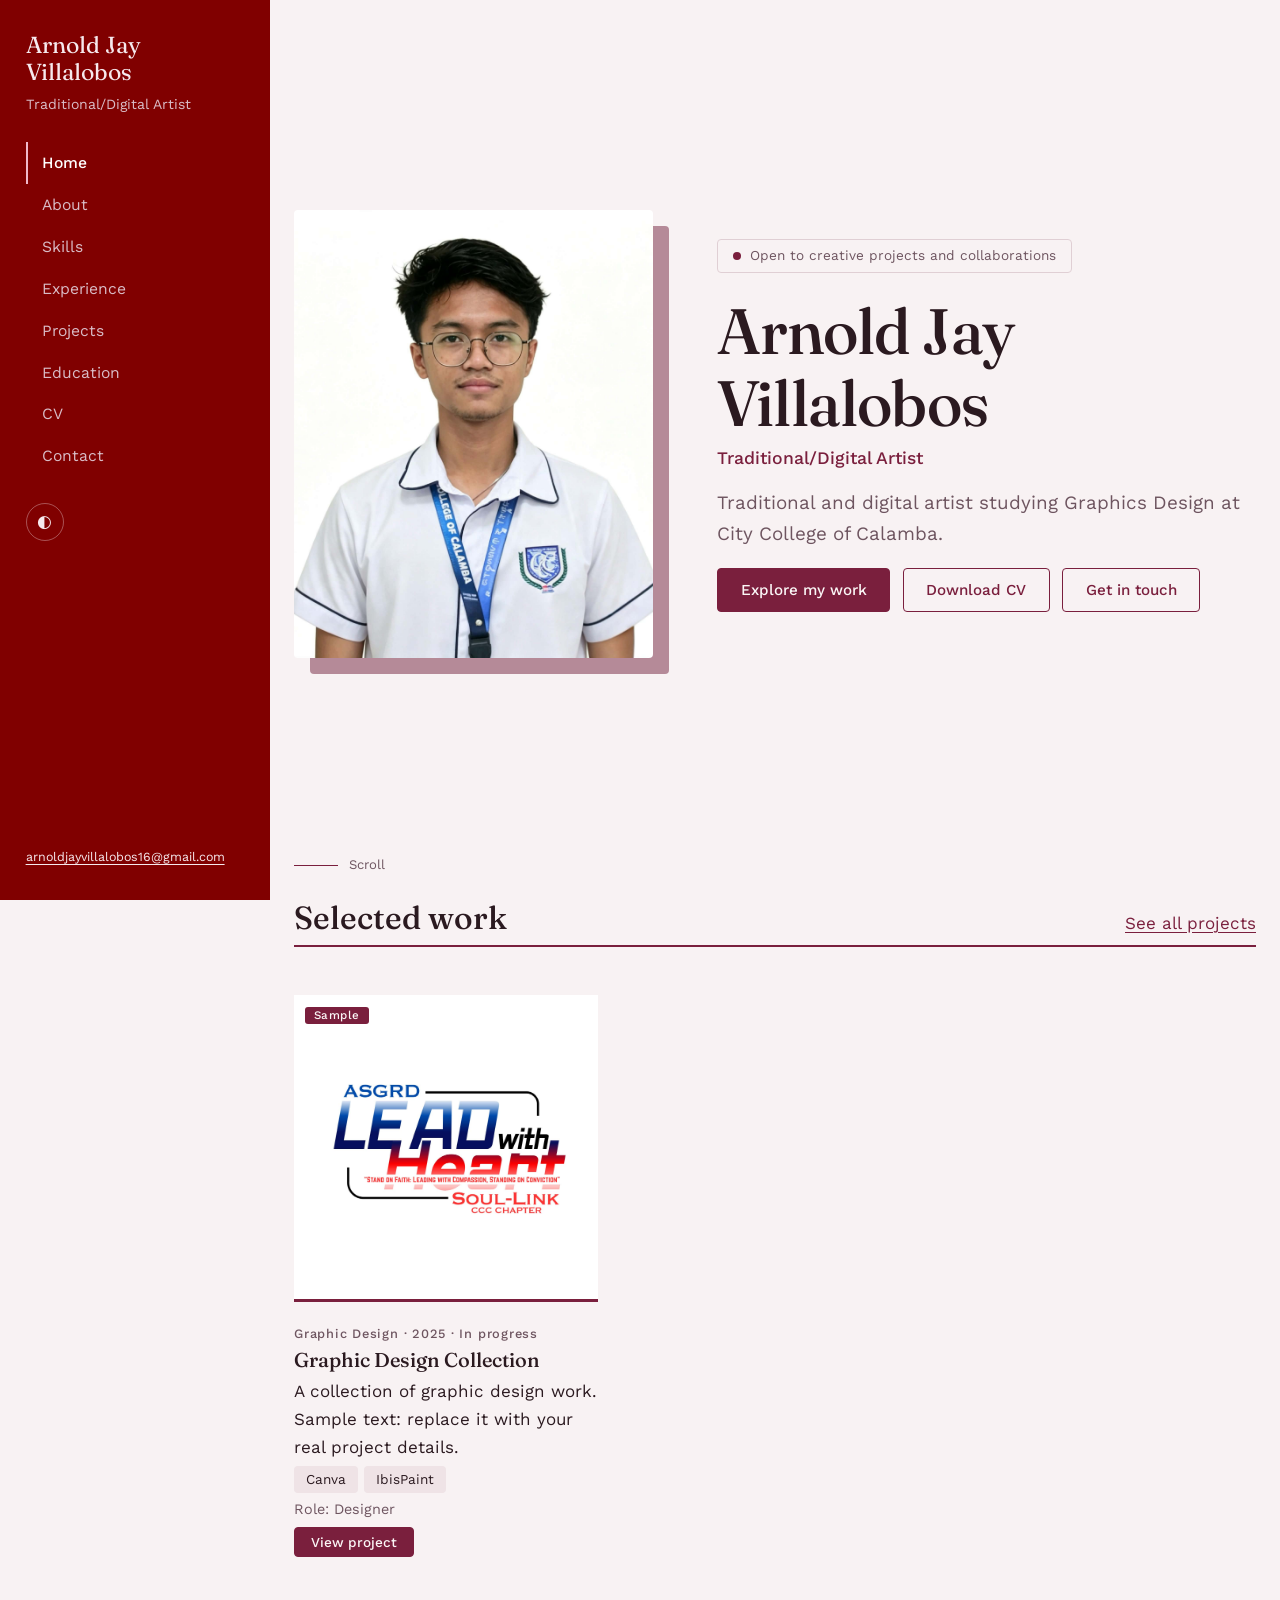
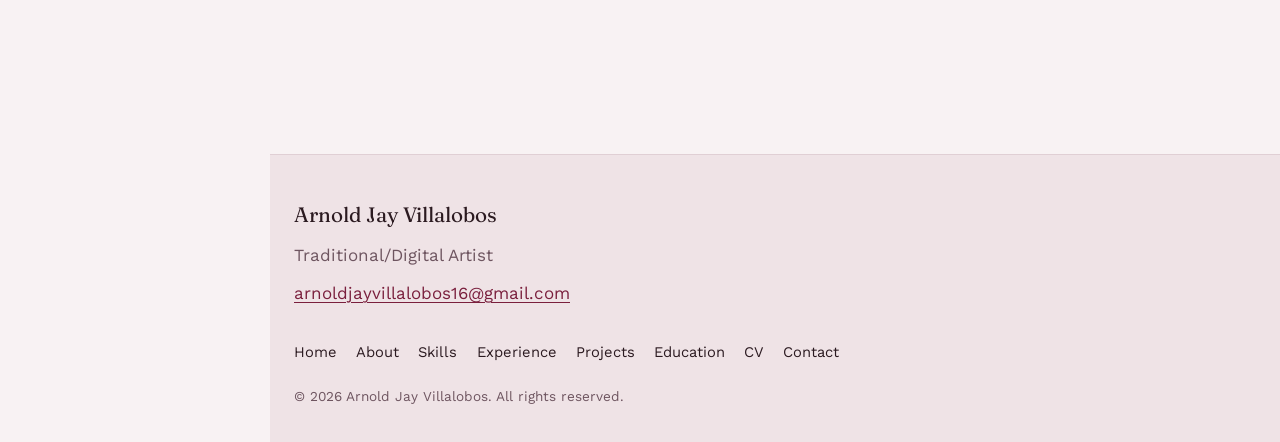
==== index.html @ 2e3fa584 "Add files via upload" ====
<!DOCTYPE html>
<html lang="en"><head><meta charset="utf-8"><meta name="viewport" content="width=device-width,initial-scale=1">
<title>Arnold Jay Villalobos | Traditional/Digital Artist</title><meta name="description" content="Traditional and digital artist studying Graphics Design at City College of Calamba.">
<link rel="canonical" href="https://YOUR-USERNAME.github.io/YOUR-REPO/"><meta property="og:type" content="website"><meta property="og:title" content="Arnold Jay Villalobos | Traditional/Digital Artist">
<meta property="og:description" content="Traditional and digital artist studying Graphics Design at City College of Calamba."><meta property="og:url" content="https://YOUR-USERNAME.github.io/YOUR-REPO/"><meta property="og:image" content="https://YOUR-USERNAME.github.io/YOUR-REPO/assets/images/og-image.jpg">
<meta name="twitter:card" content="summary_large_image">
<script>try{document.documentElement.dataset.theme=localStorage.getItem("theme")||"light"}catch(e){}</script>
<link rel="preconnect" href="https://fonts.googleapis.com"><link rel="preconnect" href="https://fonts.gstatic.com" crossorigin>
<link href="https://fonts.googleapis.com/css2?family=Fraunces:opsz,wght@9..144,400;9..144,600&family=Work+Sans:wght@400;500;700&display=swap" rel="stylesheet">
<link rel="stylesheet" href="assets/css/style.css"><link rel="icon" href="assets/images/favicon.svg"></head>
<body data-page="home" data-depth="0"><div id="app"></div><noscript><p style="padding:2rem">This portfolio needs JavaScript turned on.</p></noscript>
<script src="data/site.js"></script><script src="assets/js/main.js"></script></body></html>
---- assets/css/style.css ----
:root{--bg:#F8F2F3;--bg2:#EFE3E6;--text:#2B1A20;--muted:#6E5560;--accent:#7A1F3D;--soft:#B58A98;--line:#E0CFD4;--side:#800000;--sidetext:#F6E9ED;--sidemuted:#D9BCC6;--onaccent:#FBF6F6;--shadow:0 1px 2px rgba(43,26,32,.06),0 10px 28px rgba(43,26,32,.08);--serif:"Fraunces",Georgia,serif;--sans:"Work Sans",system-ui,sans-serif}
[data-theme=dark]{--bg:#1B0F14;--bg2:#26151C;--text:#F3E6EA;--muted:#C2A9B2;--accent:#E394AB;--soft:#8C5668;--line:#3D2530;--side:#12080C;--onaccent:#1B0F14;--shadow:0 10px 28px rgba(0,0,0,.4)}
*{box-sizing:border-box}html{scroll-behavior:smooth}
body{margin:0;background:var(--bg);color:var(--text);font:400 1.0625rem/1.65 var(--sans);transition:background .3s,color .3s}
h1,h2,h3{font-family:var(--serif);font-weight:500;line-height:1.12;margin:0 0 .5em}
h1{font-size:clamp(2.3rem,5vw,4.2rem);letter-spacing:-.015em}h2{font-size:clamp(1.5rem,2.6vw,2rem);margin-top:1.6em}h3{font-size:1.25rem}
a{color:var(--accent);text-underline-offset:3px}a:hover{color:var(--text)}
:focus-visible{outline:3px solid var(--accent);outline-offset:3px;border-radius:4px}
img{max-width:100%;height:auto;display:block}
.wrap{width:min(1040px,100% - 3rem);margin-inline:auto}.sr{position:absolute;left:-9999px}
.skip{position:absolute;left:-9999px;background:var(--accent);color:var(--onaccent);padding:.6rem 1rem;z-index:99}.skip:focus{left:1rem;top:1rem}
.muted{color:var(--muted)}.small{font-size:.85rem}
.meta{font-size:.8rem;letter-spacing:.06em;color:var(--muted);margin:0 0 .5rem;font-weight:500}
.lede{font-size:1.18rem;max-width:52ch;color:var(--muted)}

/* Layout: fixed sidebar + content column */
.shell{display:grid;grid-template-columns:270px minmax(0,1fr);min-height:100vh}
.side{position:sticky;top:0;height:100vh;background:var(--side);color:var(--sidetext);display:flex;flex-direction:column;padding:2rem 1.6rem;gap:1.6rem;overflow-y:auto}
.side a{color:var(--sidetext)}.side :focus-visible{outline-color:#F0B8C9}
.logo{font-family:var(--serif);font-size:1.45rem;line-height:1.15;text-decoration:none;display:block}
.stitle{margin:.5rem 0 0;font-size:.88rem;color:var(--sidemuted)}
.side nav ul{list-style:none;margin:0;padding:0;display:flex;flex-direction:column}
.side nav a{display:block;text-decoration:none;padding:.5rem 0 .5rem .9rem;border-left:2px solid transparent;color:var(--sidemuted);font-size:.98rem}
.side nav a:hover{color:#fff;border-color:var(--soft)}.side nav a[aria-current]{color:#fff;border-color:#F0B8C9;font-weight:500}
.sidebot{margin-top:auto;font-size:.78rem}.sidebot .soc{margin:0 0 .6rem}
.tools{display:flex;gap:.5rem;order:3}.side nav{order:2}.sidetop{order:1}.sidebot{order:4}
#theme,#burger{background:none;border:1px solid rgba(246,233,237,.35);color:var(--sidetext);border-radius:50%;width:2.4rem;height:2.4rem;cursor:pointer;font-size:1.05rem}
#theme:hover,#burger:hover{border-color:#F0B8C9}#burger{display:none;flex-direction:column;justify-content:center;align-items:center;gap:5px}
#burger span{width:16px;height:2px;background:var(--sidetext)}
.btn{display:inline-block;background:var(--accent);color:var(--onaccent);padding:.75rem 1.4rem;border:1px solid var(--accent);border-radius:4px;text-decoration:none;font:500 .95rem var(--sans);cursor:pointer;transition:background .2s,color .2s}
.btn:hover{background:var(--text);border-color:var(--text);color:var(--bg)}
.btn.ghost{background:transparent;color:var(--accent)}.btn.ghost:hover{background:var(--accent);border-color:var(--accent);color:var(--onaccent)}.btn.small{padding:.4rem 1rem;font-size:.85rem}
.cta,.clinks{display:flex;flex-wrap:wrap;gap:.8rem;align-items:center}

/* Home */
.hero{display:grid;grid-template-columns:minmax(0,.8fr) minmax(0,1.2fr);gap:4rem;align-items:center;min-height:100vh;padding:3rem 0 5rem;position:relative}
.portrait{margin:0}.portrait img{width:100%;aspect-ratio:4/5;object-fit:cover;border-radius:4px;box-shadow:16px 16px 0 var(--soft);background:var(--bg2);animation:rise .9s ease both}
@keyframes rise{from{opacity:0;transform:translateY(20px)}}
.portrait figcaption{font-size:.78rem;color:var(--muted);margin-top:1.4rem}
.hero h1{margin-bottom:.15em}.htitle{font:500 1.1rem var(--sans);color:var(--accent);margin:0 0 1.2rem}
.tag{font-family:var(--serif);font-size:1.6rem;margin:0 0 .8rem;line-height:1.25}
.pill{display:inline-flex;gap:.6rem;align-items:center;border:1px solid var(--line);border-radius:4px;padding:.3rem .9rem;font-size:.85rem;color:var(--muted);margin:0 0 1.4rem}
.pill i{width:8px;height:8px;border-radius:50%;background:var(--accent);animation:pulse 2.4s infinite}@keyframes pulse{50%{opacity:.3}}
.scroll{position:absolute;bottom:1.5rem;left:0;display:flex;align-items:center;gap:.7rem;font-size:.82rem;color:var(--muted);text-decoration:none}.scroll span{width:44px;height:1px;background:var(--accent)}
.selected{padding-bottom:5rem}.selhead{display:flex;justify-content:space-between;align-items:baseline;border-bottom:2px solid var(--accent);margin-bottom:2rem}.selhead h2{margin:0 0 .3em}

/* Page headers and content */
.phead{padding:4rem 0 1.5rem}.phead h1{font-size:clamp(2.2rem,5vw,3.6rem)}
.two{display:grid;grid-template-columns:minmax(0,1.5fr) minmax(0,1fr);gap:3rem;align-items:start;padding-bottom:5rem}
.prose{max-width:62ch}.prose h2:first-child{margin-top:0}
.panel{background:var(--bg2);border-top:4px solid var(--accent);padding:1.6rem;box-shadow:var(--shadow)}
.panel h2{font-size:1.25rem;margin-top:1.2rem}
dl{margin:0}dt{font-size:.78rem;letter-spacing:.04em;color:var(--muted);font-weight:500;margin-top:.9rem}dd{margin:0;overflow-wrap:anywhere}
.plain{list-style:none;padding:0;margin:0}.plain li{padding:.3rem 0;border-bottom:1px solid var(--line)}
.srows{padding-bottom:3rem}.srow{display:grid;grid-template-columns:230px minmax(0,1fr);gap:2rem;border-top:1px solid var(--line);padding:1.6rem 0}
.srow h2,.srow h3{margin:0}.srow h2{font-size:1.35rem}.srow p{margin:.2rem 0}.sub{margin-top:2rem}
.tags{display:flex;flex-wrap:wrap;gap:.4rem;margin:.4rem 0}.tags span{background:var(--bg2);border-radius:4px;padding:.15rem .75rem;font-size:.85rem}
.badge{display:inline-block;font:500 .72rem var(--sans);letter-spacing:.04em;background:var(--accent);color:var(--onaccent);border-radius:3px;padding:.1rem .55rem;vertical-align:middle}
.timeline{list-style:none;margin:0;padding:0 0 4rem}
.timeline>li{display:grid;grid-template-columns:230px minmax(0,1fr);gap:2rem;border-top:1px solid var(--line);padding:1.8rem 0}
.timeline h2{margin:0 0 .2em;font-size:1.5rem}.timeline h3{font:700 .9rem var(--sans);margin:1rem 0 .2rem}

/* Projects */
.filters{display:grid;gap:1rem;margin-bottom:1.2rem}
input,textarea{width:100%;font:inherit;color:var(--text);background:var(--bg2);border:1px solid var(--line);border-radius:4px;padding:.8rem 1rem}
input:focus,textarea:focus{border-color:var(--accent)}
.chips{display:flex;flex-wrap:wrap;gap:.5rem}.chip{font:inherit;font-size:.88rem;cursor:pointer;color:var(--text);background:none;border:1px solid var(--line);border-radius:4px;padding:.3rem 1rem}
.chip:hover{border-color:var(--accent)}.chip.on{background:var(--accent);color:var(--onaccent);border-color:var(--accent)}
.pgrid{display:grid;grid-template-columns:repeat(auto-fill,minmax(270px,1fr));gap:2rem 1.6rem;align-items:start;padding:1rem 0 5rem}
.card[hidden]{display:none}
.thumb{display:block;position:relative;overflow:hidden;border-bottom:3px solid var(--accent)}
.thumb img{width:100%;aspect-ratio:1/1;object-fit:cover;transition:transform .5s}.thumb:hover img{transform:scale(1.05)}
.thumb .badge{position:absolute;top:.7rem;left:.7rem}
.cbody{padding-top:1rem}.cbody h3{margin:0 0 .3em}.cbody h3 a{color:var(--text);text-decoration:none}.cbody h3 a:hover{color:var(--accent)}
.cbody p{margin:.3rem 0}.role{font-size:.9rem;color:var(--muted)}
.emptybox{text-align:center;padding:4rem 1rem;border:1px dashed var(--soft);border-radius:4px}.emptybox h2{margin-top:0}
.case h1{margin-bottom:.4em}.cover{width:100%;aspect-ratio:16/8;object-fit:cover;border-bottom:4px solid var(--accent);margin:1.5rem 0 3rem}
.gal{display:grid;grid-template-columns:repeat(auto-fit,minmax(260px,1fr));gap:1rem}.gal img{width:100%}
.pn{display:flex;justify-content:space-between;flex-wrap:wrap;gap:1rem;margin:4rem 0 5rem;padding-top:1.5rem;border-top:1px solid var(--line)}
.notice{border:1px dashed var(--accent);border-radius:4px;padding:1rem 1.2rem;background:var(--bg2)}.notice p{margin:0}
code{background:var(--bg2);padding:.1rem .4rem;border-radius:3px;font-size:.9em}

/* Contact */
form{display:grid;gap:1rem}.f{display:grid;gap:.3rem}label{font-weight:500;font-size:.92rem}.err{color:#A3262F;min-height:1.1em}[data-theme=dark] .err{color:#FF9AA8}
.hp{position:absolute;left:-9999px;width:1px;height:1px}#status{margin:0;font-weight:500}.ok{color:#2F6B45}.bad{color:#A3262F}
[data-theme=dark] .ok{color:#9ED8B2}[data-theme=dark] .bad{color:#FF9AA8}
.soc{display:flex;gap:1rem;flex-wrap:wrap}.plainl dd{margin-bottom:.4rem}
.foot{padding:2.5rem 1.5rem 2rem;margin-top:2rem;border-top:1px solid var(--line);background:var(--bg2);display:grid;gap:.3rem;justify-items:start}
.foot p{margin:.15rem 0}.flogo{font-family:var(--serif);font-size:1.3rem}.fnav{list-style:none;display:flex;flex-wrap:wrap;gap:1.2rem;padding:0;margin:.8rem 0}.fnav a{color:var(--text);text-decoration:none;font-size:.92rem}.fnav a:hover{color:var(--accent)}

@media(max-width:960px){
.shell{display:block}.side{position:sticky;top:0;height:auto;flex-direction:row;flex-wrap:wrap;align-items:center;justify-content:space-between;padding:.8rem 1.2rem;gap:.5rem;z-index:20;overflow:visible}
.sidetop{order:1}.tools{order:2}.stitle,.sidebot{display:none}.logo{font-size:1.2rem}
#burger{display:flex}.side nav{order:3;width:100%}.side nav ul{display:none;padding:.4rem 0 .6rem}.side nav ul.open{display:flex}
.hero{grid-template-columns:1fr;min-height:0;gap:2.5rem;padding:2rem 0 4rem}.portrait{max-width:300px}.scroll{display:none}
.two{grid-template-columns:1fr}.srow,.timeline>li{grid-template-columns:1fr;gap:.4rem}}
@media(prefers-reduced-motion:reduce){*{animation:none!important;transition:none!important}html{scroll-behavior:auto}}
.ph{display:grid;place-items:center;text-align:center;background:var(--bg2);color:var(--muted);border:1px dashed var(--soft);padding:1rem;font-size:.8rem;width:100%}
.ph code{background:none;padding:0;overflow-wrap:anywhere}.thumb .ph{aspect-ratio:1/1}.portrait .ph{aspect-ratio:4/5;box-shadow:16px 16px 0 var(--soft)}.cover.ph{aspect-ratio:16/8;margin:1.5rem 0 3rem}.gal .ph{aspect-ratio:4/3}
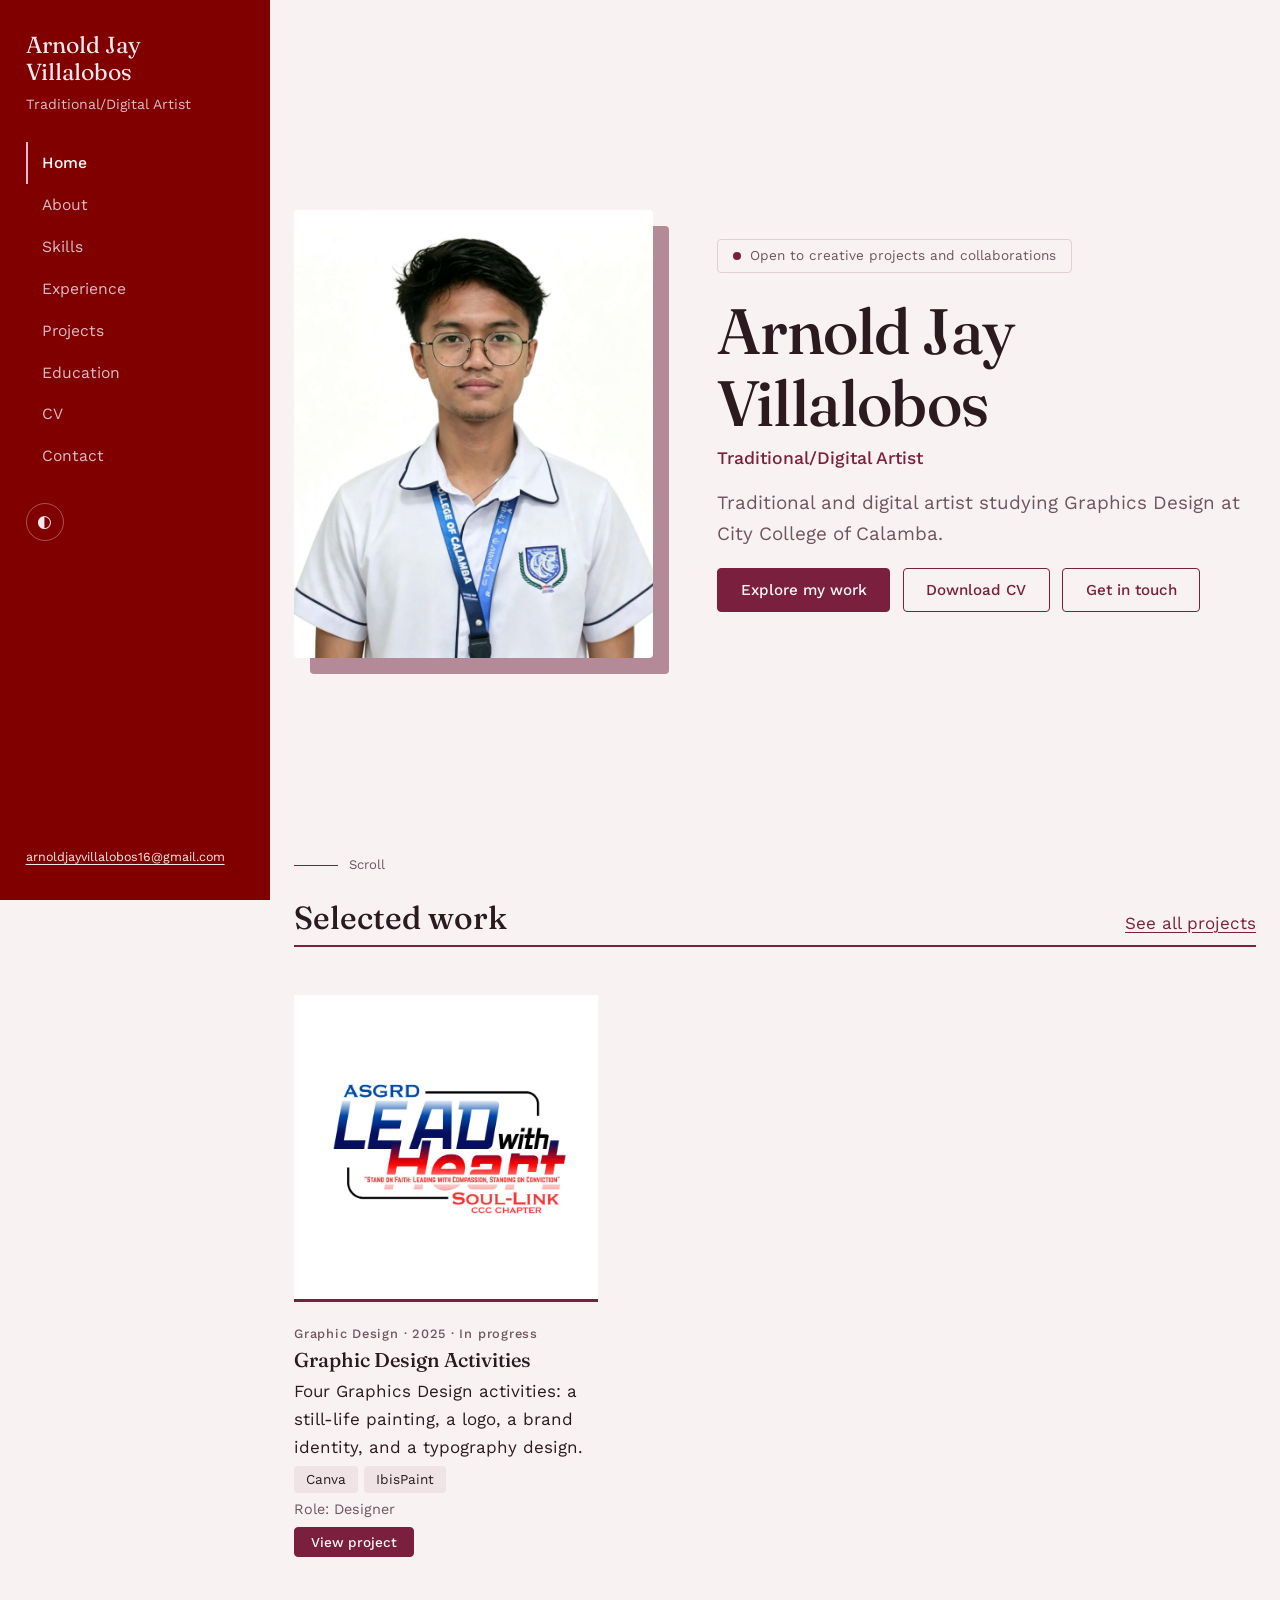
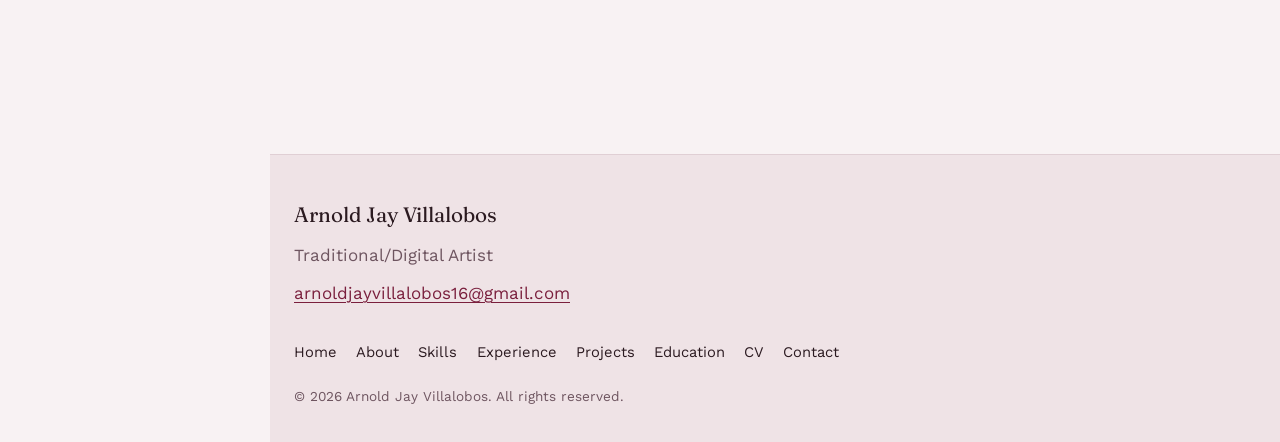
==== commit 09bf2075: "Add files via upload" ====
--- a/index.html
+++ b/index.html
@@ -1,12 +1,12 @@
-<!DOCTYPE html>
-<html lang="en"><head><meta charset="utf-8"><meta name="viewport" content="width=device-width,initial-scale=1">
-<title>Arnold Jay Villalobos | Traditional/Digital Artist</title><meta name="description" content="Traditional and digital artist studying Graphics Design at City College of Calamba.">
-<link rel="canonical" href="https://YOUR-USERNAME.github.io/YOUR-REPO/"><meta property="og:type" content="website"><meta property="og:title" content="Arnold Jay Villalobos | Traditional/Digital Artist">
-<meta property="og:description" content="Traditional and digital artist studying Graphics Design at City College of Calamba."><meta property="og:url" content="https://YOUR-USERNAME.github.io/YOUR-REPO/"><meta property="og:image" content="https://YOUR-USERNAME.github.io/YOUR-REPO/assets/images/og-image.jpg">
-<meta name="twitter:card" content="summary_large_image">
-<script>try{document.documentElement.dataset.theme=localStorage.getItem("theme")||"light"}catch(e){}</script>
-<link rel="preconnect" href="https://fonts.googleapis.com"><link rel="preconnect" href="https://fonts.gstatic.com" crossorigin>
-<link href="https://fonts.googleapis.com/css2?family=Fraunces:opsz,wght@9..144,400;9..144,600&family=Work+Sans:wght@400;500;700&display=swap" rel="stylesheet">
-<link rel="stylesheet" href="assets/css/style.css"><link rel="icon" href="assets/images/favicon.svg"></head>
-<body data-page="home" data-depth="0"><div id="app"></div><noscript><p style="padding:2rem">This portfolio needs JavaScript turned on.</p></noscript>
+<!DOCTYPE html>
+<html lang="en"><head><meta charset="utf-8"><meta name="viewport" content="width=device-width,initial-scale=1">
+<title>Arnold Jay Villalobos | Traditional/Digital Artist</title><meta name="description" content="Traditional and digital artist studying Graphics Design at City College of Calamba.">
+<link rel="canonical" href="https://YOUR-USERNAME.github.io/YOUR-REPO/"><meta property="og:type" content="website"><meta property="og:title" content="Arnold Jay Villalobos | Traditional/Digital Artist">
+<meta property="og:description" content="Traditional and digital artist studying Graphics Design at City College of Calamba."><meta property="og:url" content="https://YOUR-USERNAME.github.io/YOUR-REPO/"><meta property="og:image" content="https://YOUR-USERNAME.github.io/YOUR-REPO/assets/images/og-image.jpg">
+<meta name="twitter:card" content="summary_large_image">
+<script>try{document.documentElement.dataset.theme=localStorage.getItem("theme")||"light"}catch(e){}</script>
+<link rel="preconnect" href="https://fonts.googleapis.com"><link rel="preconnect" href="https://fonts.gstatic.com" crossorigin>
+<link href="https://fonts.googleapis.com/css2?family=Fraunces:opsz,wght@9..144,400;9..144,600&family=Work+Sans:wght@400;500;700&display=swap" rel="stylesheet">
+<link rel="stylesheet" href="assets/css/style.css"><link rel="icon" href="assets/images/favicon.svg"></head>
+<body data-page="home" data-depth="0"><div id="app"></div><noscript><p style="padding:2rem">This portfolio needs JavaScript turned on.</p></noscript>
 <script src="data/site.js"></script><script src="assets/js/main.js"></script></body></html>
--- a/assets/css/style.css
+++ b/assets/css/style.css
@@ -97,3 +97,17 @@
 @media(prefers-reduced-motion:reduce){*{animation:none!important;transition:none!important}html{scroll-behavior:auto}}
 .ph{display:grid;place-items:center;text-align:center;background:var(--bg2);color:var(--muted);border:1px dashed var(--soft);padding:1rem;font-size:.8rem;width:100%}
 .ph code{background:none;padding:0;overflow-wrap:anywhere}.thumb .ph{aspect-ratio:1/1}.portrait .ph{aspect-ratio:4/5;box-shadow:16px 16px 0 var(--soft)}.cover.ph{aspect-ratio:16/8;margin:1.5rem 0 3rem}.gal .ph{aspect-ratio:4/3}
+
+.zoom{display:block;width:100%;padding:0;border:0;background:none;cursor:zoom-in;font:inherit;color:inherit}.zoom:has(.ph){cursor:default}
+.z-cover{margin:1.5rem 0 3rem}.case .cover,.case .cover.ph{margin:0}
+.lb{position:fixed;inset:0;z-index:100;display:flex;align-items:center;justify-content:center;background:rgba(18,8,12,.94);padding:3.5rem 4rem}.lb[hidden]{display:none}
+.lb-f{margin:0;display:flex;flex-direction:column;gap:1rem;max-width:100%;max-height:100%;align-items:center;color:#F3E6EA}
+.lb-f img{flex:1 1 auto;min-height:0;max-width:100%;object-fit:contain}
+.lb-f figcaption{flex:none;max-height:28vh;overflow:auto;max-width:70ch;text-align:center}.lb-f figcaption strong{font:500 1.15rem var(--serif);display:block}.lb-f figcaption p{margin:.3rem 0 0;color:#D9BCC6;font-size:.95rem}
+.lb button{position:absolute;background:rgba(255,255,255,.12);color:#fff;border:1px solid rgba(255,255,255,.35);border-radius:50%;width:2.8rem;height:2.8rem;font-size:1.6rem;line-height:1;cursor:pointer}
+.lb button:hover{background:rgba(255,255,255,.25)}.lb button:focus-visible{outline:3px solid #F0B8C9}
+.lb-x{top:1rem;right:1rem}.lb-p{left:.8rem;top:50%}.lb-n{right:.8rem;top:50%}
+@media(max-width:700px){.lb{padding:3.5rem .8rem 1rem}.lb-p,.lb-n{top:auto;bottom:.8rem}}
+.gal{grid-template-columns:repeat(auto-fit,minmax(380px,1fr));gap:1.6rem 1rem}.gal figure{margin:0}.gal figcaption{font-size:.9rem;font-weight:500;margin-top:.5rem;color:var(--muted)}
+@media(max-width:480px){.gal{grid-template-columns:1fr}}
+.cvbox{display:block;width:100%;height:min(85vh,1100px);min-height:520px;margin:2rem 0 4rem;border:1px solid var(--line);background:var(--bg2)}
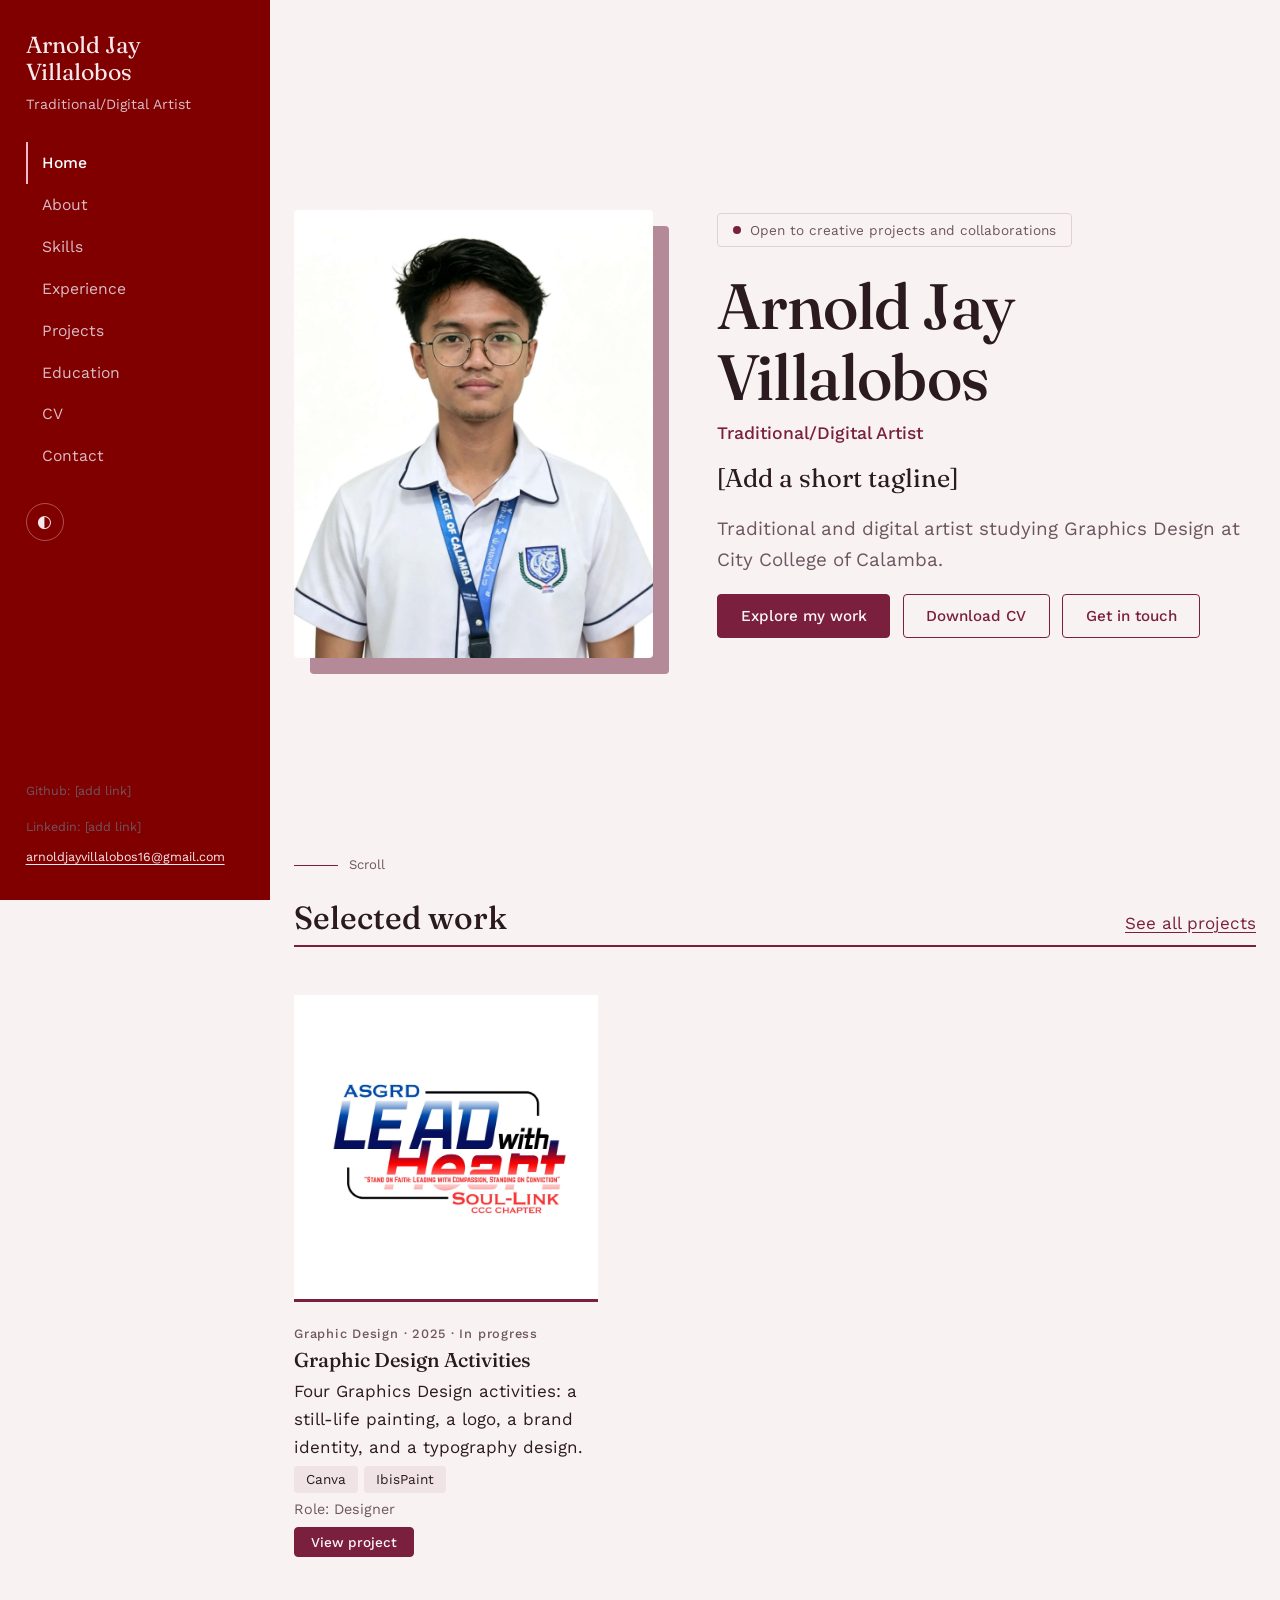
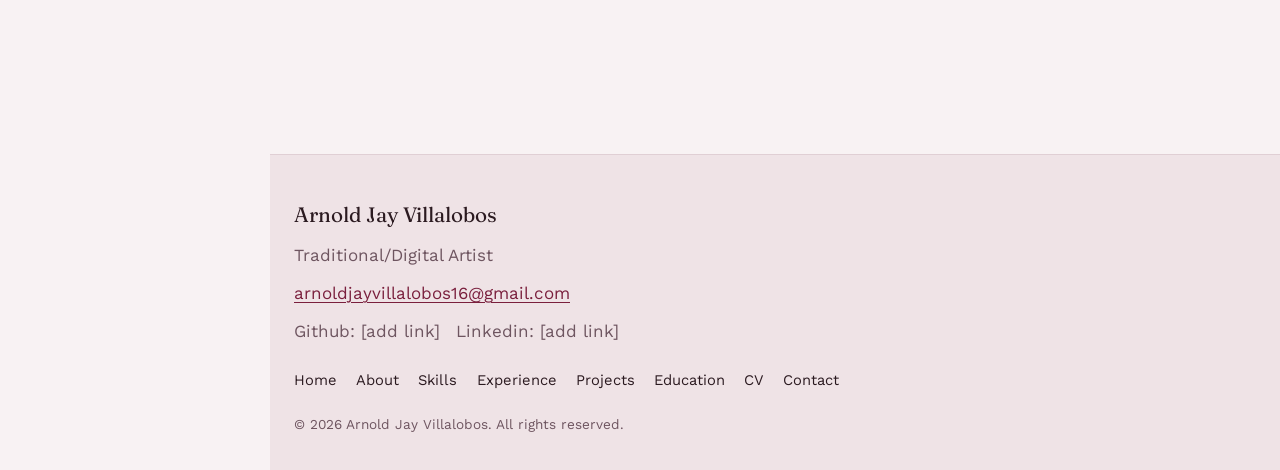
==== commit 066c53de: "Add files via upload" ====
--- a/index.html
+++ b/index.html
@@ -1,8 +1,8 @@
 <!DOCTYPE html>
 <html lang="en"><head><meta charset="utf-8"><meta name="viewport" content="width=device-width,initial-scale=1">
 <title>Arnold Jay Villalobos | Traditional/Digital Artist</title><meta name="description" content="Traditional and digital artist studying Graphics Design at City College of Calamba.">
-<link rel="canonical" href="https://YOUR-USERNAME.github.io/YOUR-REPO/"><meta property="og:type" content="website"><meta property="og:title" content="Arnold Jay Villalobos | Traditional/Digital Artist">
-<meta property="og:description" content="Traditional and digital artist studying Graphics Design at City College of Calamba."><meta property="og:url" content="https://YOUR-USERNAME.github.io/YOUR-REPO/"><meta property="og:image" content="https://YOUR-USERNAME.github.io/YOUR-REPO/assets/images/og-image.jpg">
+<link rel="canonical" href="https://arnoldjay16.github.io/portfolio/"><meta property="og:type" content="website"><meta property="og:title" content="Arnold Jay Villalobos | Traditional/Digital Artist">
+<meta property="og:description" content="Traditional and digital artist studying Graphics Design at City College of Calamba."><meta property="og:url" content="https://arnoldjay16.github.io/portfolio/"><meta property="og:image" content="https://arnoldjay16.github.io/portfolio/assets/images/profile.jpg">
 <meta name="twitter:card" content="summary_large_image">
 <script>try{document.documentElement.dataset.theme=localStorage.getItem("theme")||"light"}catch(e){}</script>
 <link rel="preconnect" href="https://fonts.googleapis.com"><link rel="preconnect" href="https://fonts.gstatic.com" crossorigin>
